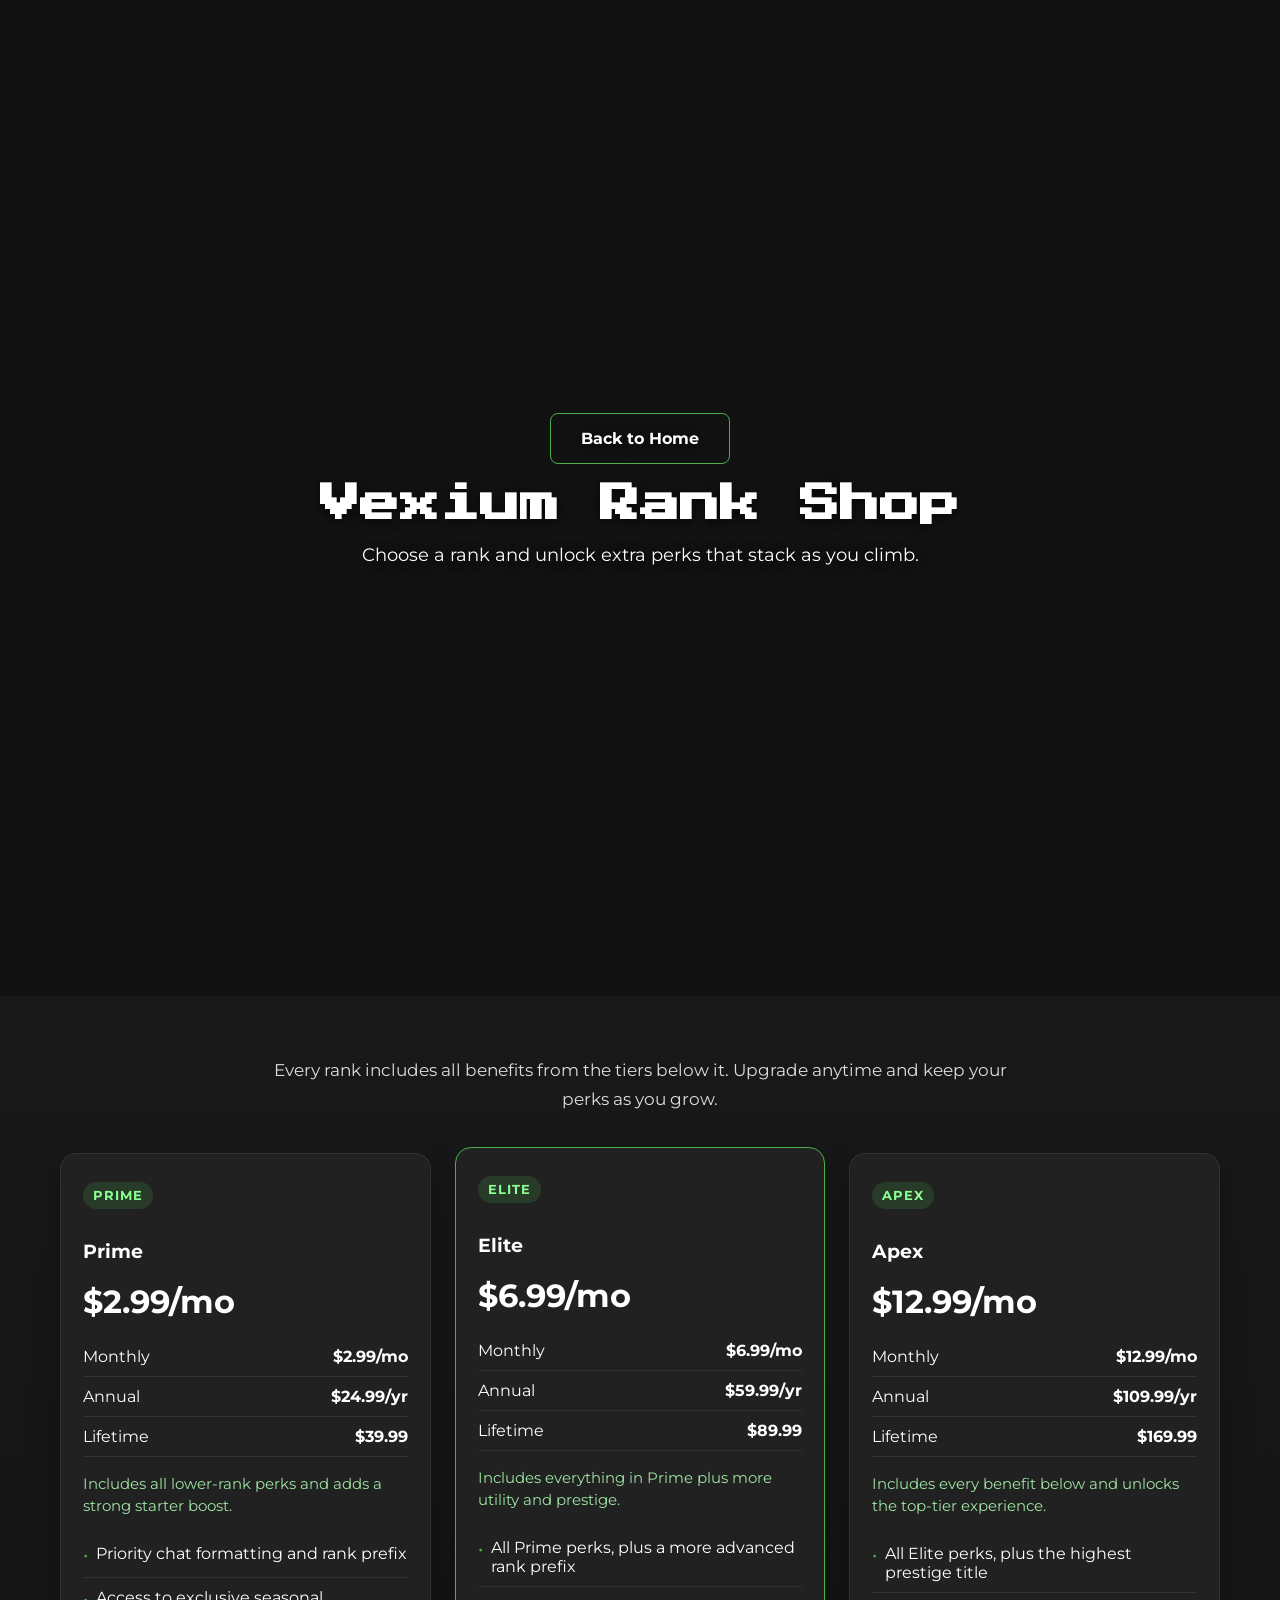
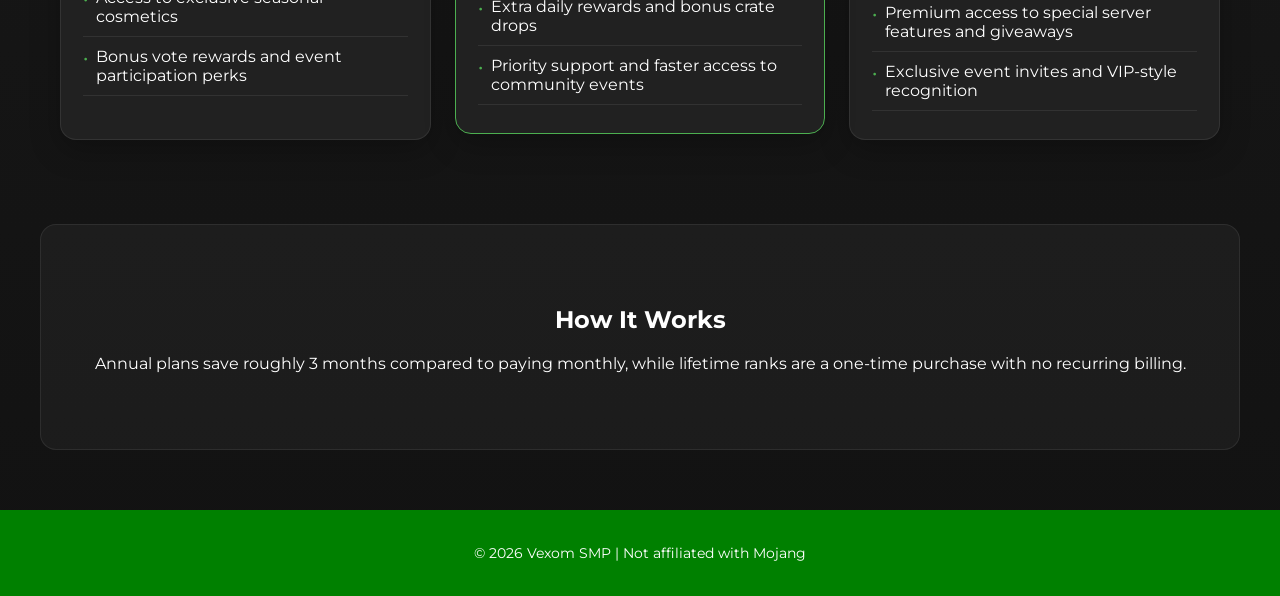
==== shop/index.html @ 9b43c919 "Added a shop page" ====
<!DOCTYPE html>
<html lang="en">
<head>
    <meta charset="UTF-8">
    <meta name="viewport" content="width=device-width, initial-scale=1.0">
    <title>Vexom SMP Shop</title>
    <link href="https://fonts.googleapis.com/css2?family=Press+Start+2P&family=Montserrat:wght@300;400;700&display=swap" rel="stylesheet">
    <link rel="stylesheet" href="../styles.css">
</head>
<body>
    <header class="hero shop-hero">
        <div class="hero-content">
            <a href="../index.html" class="button button-secondary">Back to Home</a>
            <h1>Vexium Rank Shop</h1>
            <p>Choose a rank and unlock extra perks that stack as you climb.</p>
        </div>
    </header>

    <main class="shop-container">
        <section class="section">
            <p class="shop-intro">
                Every rank includes all benefits from the tiers below it. Upgrade anytime and keep your perks as you grow.
            </p>
            <div class="price-grid">
                <article class="pricing-card">
                    <span class="rank-badge">Prime</span>
                    <h3>Prime</h3>
                    <p class="price-tag">$2.99/mo</p>
                    <ul class="pricing-options">
                        <li><span>Monthly</span><strong>$2.99/mo</strong></li>
                        <li><span>Annual</span><strong>$24.99/yr</strong></li>
                        <li><span>Lifetime</span><strong>$39.99</strong></li>
                    </ul>
                    <p class="stack-note">Includes all lower-rank perks and adds a strong starter boost.</p>
                    <ul class="benefits">
                        <li>Priority chat formatting and rank prefix</li>
                        <li>Access to exclusive seasonal cosmetics</li>
                        <li>Bonus vote rewards and event participation perks</li>
                    </ul>
                </article>

                <article class="pricing-card featured">
                    <span class="rank-badge">Elite</span>
                    <h3>Elite</h3>
                    <p class="price-tag">$6.99/mo</p>
                    <ul class="pricing-options">
                        <li><span>Monthly</span><strong>$6.99/mo</strong></li>
                        <li><span>Annual</span><strong>$59.99/yr</strong></li>
                        <li><span>Lifetime</span><strong>$89.99</strong></li>
                    </ul>
                    <p class="stack-note">Includes everything in Prime plus more utility and prestige.</p>
                    <ul class="benefits">
                        <li>All Prime perks, plus a more advanced rank prefix</li>
                        <li>Extra daily rewards and bonus crate drops</li>
                        <li>Priority support and faster access to community events</li>
                    </ul>
                </article>

                <article class="pricing-card">
                    <span class="rank-badge">Apex</span>
                    <h3>Apex</h3>
                    <p class="price-tag">$12.99/mo</p>
                    <ul class="pricing-options">
                        <li><span>Monthly</span><strong>$12.99/mo</strong></li>
                        <li><span>Annual</span><strong>$109.99/yr</strong></li>
                        <li><span>Lifetime</span><strong>$169.99</strong></li>
                    </ul>
                    <p class="stack-note">Includes every benefit below and unlocks the top-tier experience.</p>
                    <ul class="benefits">
                        <li>All Elite perks, plus the highest prestige title</li>
                        <li>Premium access to special server features and giveaways</li>
                        <li>Exclusive event invites and VIP-style recognition</li>
                    </ul>
                </article>
            </div>
        </section>

        <section class="section info-strip">
            <h2>How It Works</h2>
            <p>Annual plans save roughly 3 months compared to paying monthly, while lifetime ranks are a one-time purchase with no recurring billing.</p>
        </section>
    </main>

    <footer>
        <p>© 2026 Vexom SMP | Not affiliated with Mojang</p>
    </footer>
</body>
</html>
---- styles.css ----
body {
    margin: 0;
    font-family: 'Montserrat', sans-serif;
    background: linear-gradient(to bottom, #1e1e1e, #121212);
    color: white;
    text-align: center;
}

html {
    scroll-behavior: smooth;
}

header.hero {
    position: relative;
    isolation: isolate;
    min-height: 100vh;
    overflow: hidden;
    background: #121212;
    padding: 0;
}

.hero-carousel {
    position: absolute;
    inset: 0;
    width: 100%;
    height: 100%;
    overflow: hidden;
    z-index: 0;
    pointer-events: none;
}

.hero-carousel::after {
    content: '';
    position: absolute;
    inset: 0;
    background: linear-gradient(to bottom, rgba(255,255,255,0.08), rgba(18,18,18,0.95));
    z-index: 1;
    pointer-events: none;
}

.hero-track {
    display: flex;
    width: max-content;
    height: 100%;
    animation: scroll-right 26s linear infinite;
    will-change: transform;
}

.hero-slide {
    flex: 0 0 auto;
    width: min(78vw, 900px);
    height: 100%;
    margin-right: 1rem;
}

.hero-slide img {
    width: 100%;
    height: 100%;
    display: block;
    object-fit: cover;
    object-position: center;
}

.hero-content {
    position: relative;
    z-index: 2;
    min-height: 100vh;
    display: flex;
    flex-direction: column;
    justify-content: center;
    align-items: center;
    padding: 3rem 1.25rem;
    text-shadow: 0 2px 12px rgba(0, 0, 0, 0.7);
}

@keyframes scroll-right {
    from {
        transform: translateX(0);
    }
    to {
        transform: translateX(-50%);
    }
}

header h1 {
    font-family: 'Press Start 2P', cursive;
    font-size: 40px;
    margin: 0;
}

header p {
    font-size: 18px;
    margin-top: 20px;
}

.button {
    display: inline-block;
    margin-top: 25px;
    padding: 15px 30px;
    background: #4CAF50;
    color: white;
    text-decoration: none;
    font-weight: bold;
    border-radius: 8px;
    transition: 0.3s;
}

.button:hover {
    background: #45a049;
}

.section {
    padding: 60px 20px;
}

.features {
    display: flex;
    flex-wrap: wrap;
    justify-content: center;
    gap: 30px;
}

.feature-box {
    background: #222;
    padding: 20px;
    border-radius: 10px;
    width: 250px;
    transition: 0.3s;
}

.feature-box:hover {
    transform: scale(1.05);
}

footer {
    background: #008000;
    padding: 20px;
    font-size: 14px;
}

.shop-hero {
    min-height: 70vh;
    background: linear-gradient(135deg, rgba(76, 175, 80, 0.16), rgba(18, 18, 18, 0.95));
}

.shop-container {
    max-width: 1200px;
    margin: 0 auto;
    padding: 0 20px 60px;
}

.shop-intro {
    max-width: 760px;
    margin: 0 auto 40px;
    font-size: 1.05rem;
    line-height: 1.7;
    color: #dddddd;
}

.price-grid {
    display: grid;
    grid-template-columns: repeat(3, minmax(0, 1fr));
    gap: 24px;
}

.pricing-card {
    background: rgba(34, 34, 34, 0.95);
    border: 1px solid rgba(255, 255, 255, 0.08);
    border-radius: 16px;
    padding: 28px 22px;
    box-shadow: 0 10px 30px rgba(0, 0, 0, 0.25);
    text-align: left;
}

.pricing-card.featured {
    border-color: #4CAF50;
    transform: translateY(-6px);
}

.rank-badge {
    display: inline-block;
    margin-bottom: 12px;
    padding: 6px 10px;
    border-radius: 999px;
    font-size: 0.8rem;
    font-weight: 700;
    letter-spacing: 0.08em;
    text-transform: uppercase;
    background: rgba(76, 175, 80, 0.18);
    color: #8cff92;
}

.price-tag {
    font-size: 2rem;
    font-weight: 700;
    margin: 8px 0 16px;
    color: #ffffff;
}

.pricing-options {
    list-style: none;
    padding: 0;
    margin: 0 0 16px;
}

.pricing-options li,
.benefits li {
    display: flex;
    justify-content: space-between;
    gap: 12px;
    padding: 10px 0;
    border-bottom: 1px solid rgba(255, 255, 255, 0.08);
}

.benefits {
    list-style: none;
    padding: 0;
    margin: 16px 0 0;
}

.benefits li {
    justify-content: flex-start;
    align-items: flex-start;
    gap: 8px;
}

.benefits li::before {
    content: '•';
    color: #4CAF50;
    font-size: 1.1rem;
    line-height: 1.3;
}

.stack-note {
    color: #9fe4a4;
    font-size: 0.95rem;
    line-height: 1.5;
    margin-top: 8px;
}

.info-strip {
    margin-top: 24px;
    background: rgba(255, 255, 255, 0.04);
    border-radius: 16px;
    border: 1px solid rgba(255, 255, 255, 0.08);
}

.button-secondary {
    background: transparent;
    border: 1px solid #4CAF50;
    margin-top: 0;
    margin-bottom: 20px;
}

.button-secondary:hover {
    background: #4CAF50;
}

@media (max-width: 900px) {
    .price-grid {
        grid-template-columns: 1fr;
    }

    .pricing-card.featured {
        transform: none;
    }
}
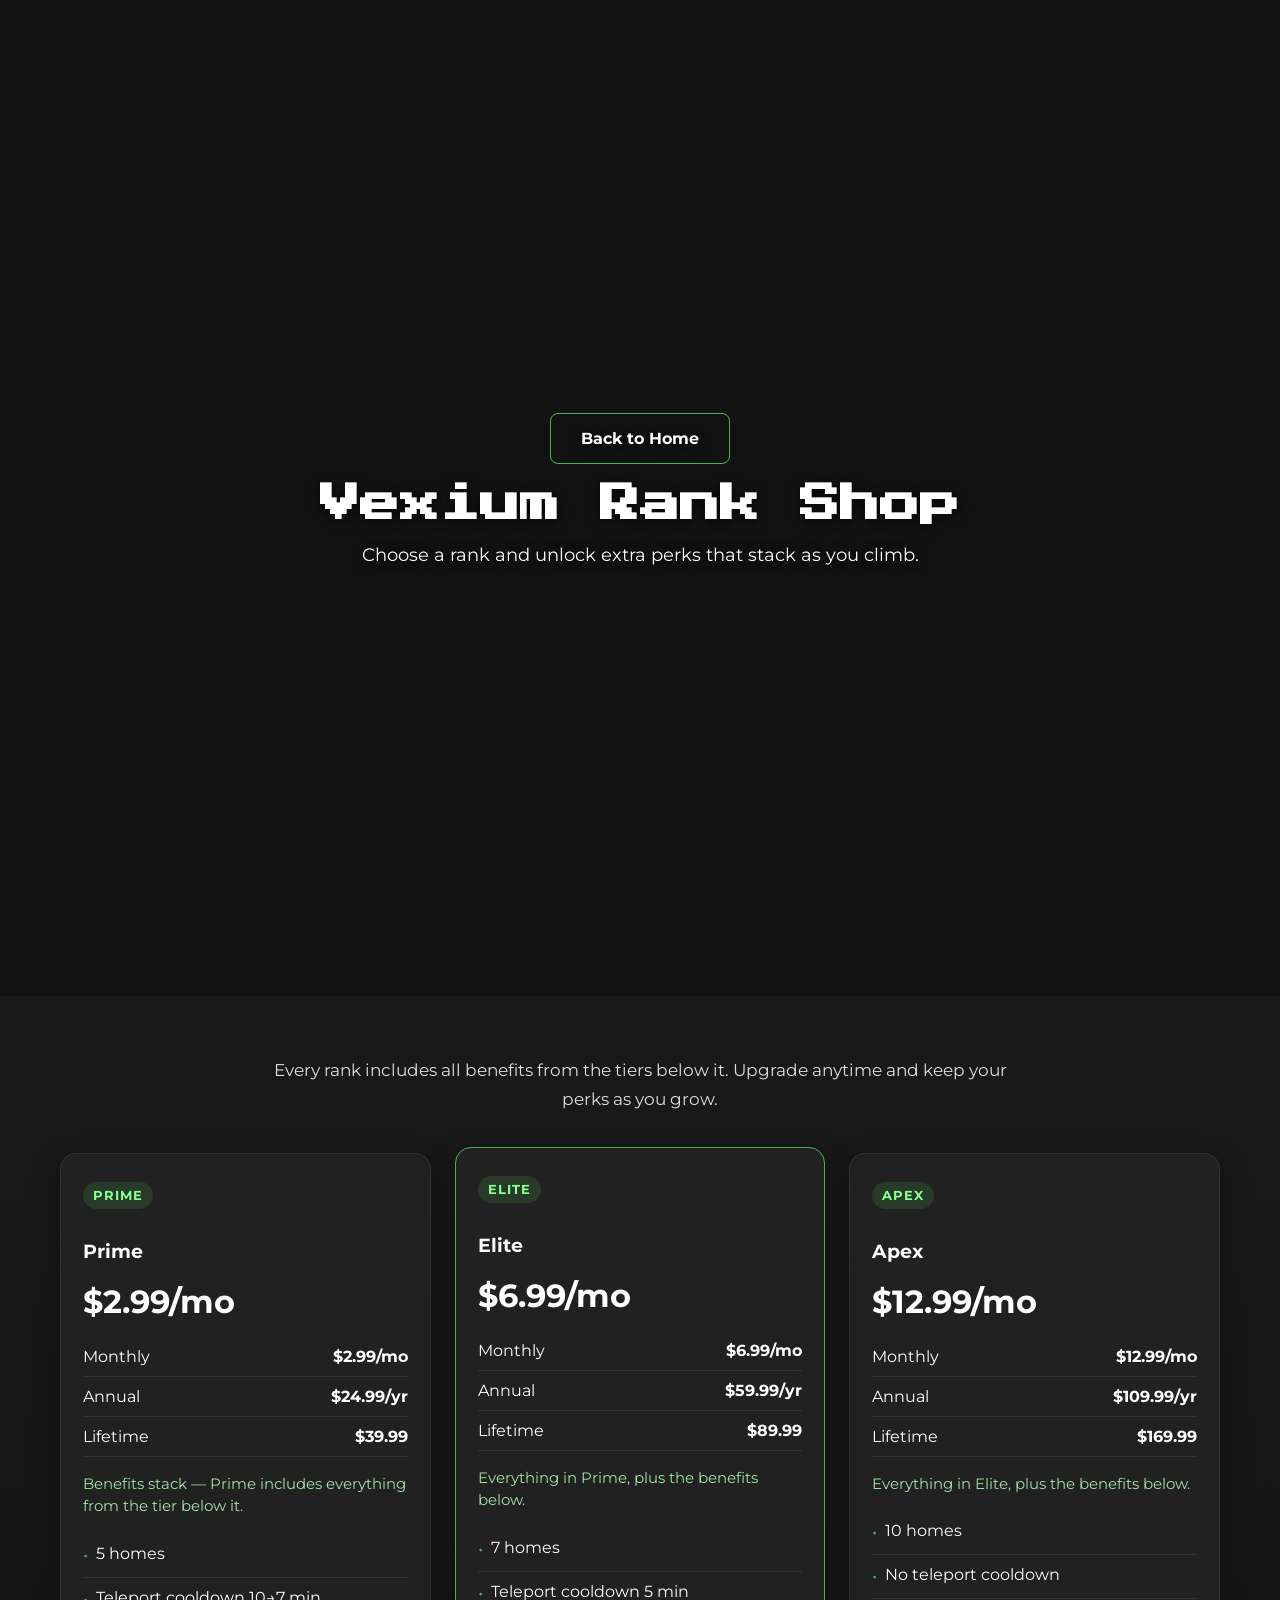
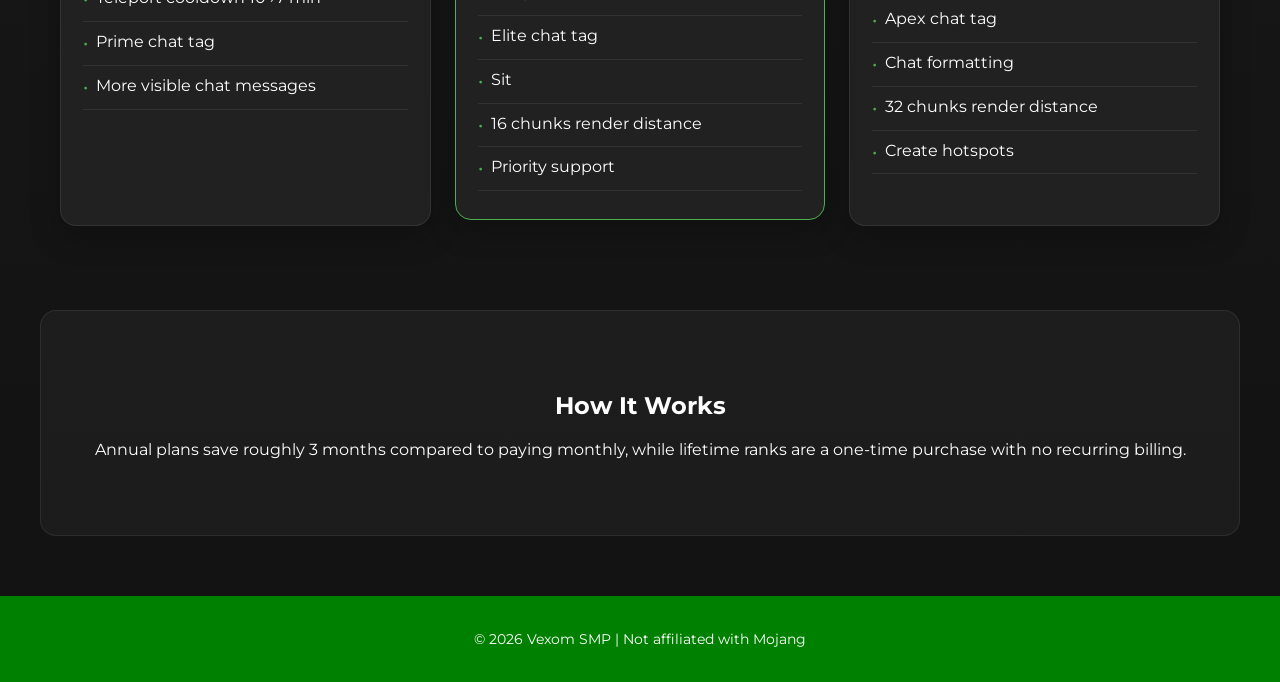
==== commit f84b1b33: "Updated benifits" ====
--- a/shop/index.html
+++ b/shop/index.html
@@ -31,11 +31,12 @@
                         <li><span>Annual</span><strong>$24.99/yr</strong></li>
                         <li><span>Lifetime</span><strong>$39.99</strong></li>
                     </ul>
-                    <p class="stack-note">Includes all lower-rank perks and adds a strong starter boost.</p>
+                    <p class="stack-note">Benefits stack — Prime includes everything from the tier below it.</p>
                     <ul class="benefits">
-                        <li>Priority chat formatting and rank prefix</li>
-                        <li>Access to exclusive seasonal cosmetics</li>
-                        <li>Bonus vote rewards and event participation perks</li>
+                        <li>5 homes</li>
+                        <li>Teleport cooldown 10→7 min</li>
+                        <li>Prime chat tag</li>
+                        <li>More visible chat messages</li>
                     </ul>
                 </article>
 
@@ -48,11 +49,14 @@
                         <li><span>Annual</span><strong>$59.99/yr</strong></li>
                         <li><span>Lifetime</span><strong>$89.99</strong></li>
                     </ul>
-                    <p class="stack-note">Includes everything in Prime plus more utility and prestige.</p>
+                    <p class="stack-note">Everything in Prime, plus the benefits below.</p>
                     <ul class="benefits">
-                        <li>All Prime perks, plus a more advanced rank prefix</li>
-                        <li>Extra daily rewards and bonus crate drops</li>
-                        <li>Priority support and faster access to community events</li>
+                        <li>7 homes</li>
+                        <li>Teleport cooldown 5 min</li>
+                        <li>Elite chat tag</li>
+                        <li>Sit</li>
+                        <li>16 chunks render distance</li>
+                        <li>Priority support</li>
                     </ul>
                 </article>
 
@@ -65,11 +69,14 @@
                         <li><span>Annual</span><strong>$109.99/yr</strong></li>
                         <li><span>Lifetime</span><strong>$169.99</strong></li>
                     </ul>
-                    <p class="stack-note">Includes every benefit below and unlocks the top-tier experience.</p>
+                    <p class="stack-note">Everything in Elite, plus the benefits below.</p>
                     <ul class="benefits">
-                        <li>All Elite perks, plus the highest prestige title</li>
-                        <li>Premium access to special server features and giveaways</li>
-                        <li>Exclusive event invites and VIP-style recognition</li>
+                        <li>10 homes</li>
+                        <li>No teleport cooldown</li>
+                        <li>Apex chat tag</li>
+                        <li>Chat formatting</li>
+                        <li>32 chunks render distance</li>
+                        <li>Create hotspots</li>
                     </ul>
                 </article>
             </div>
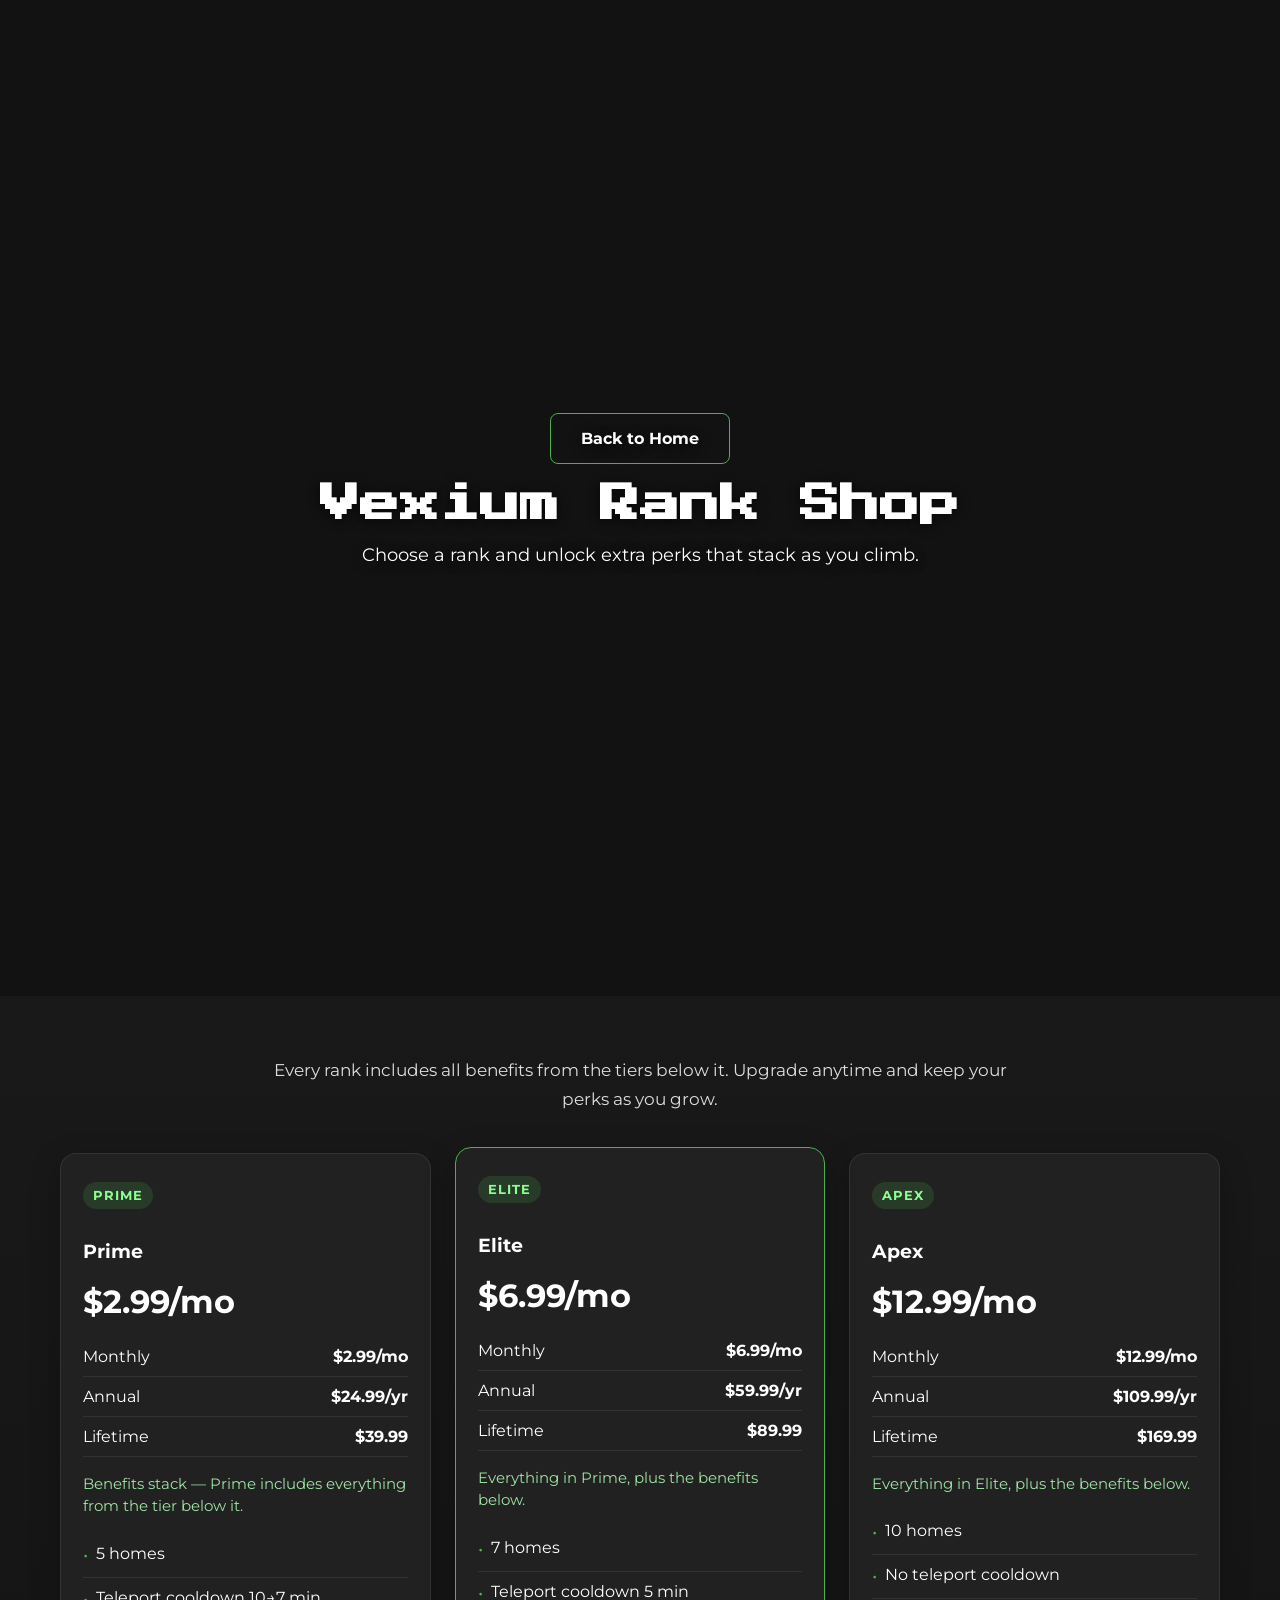
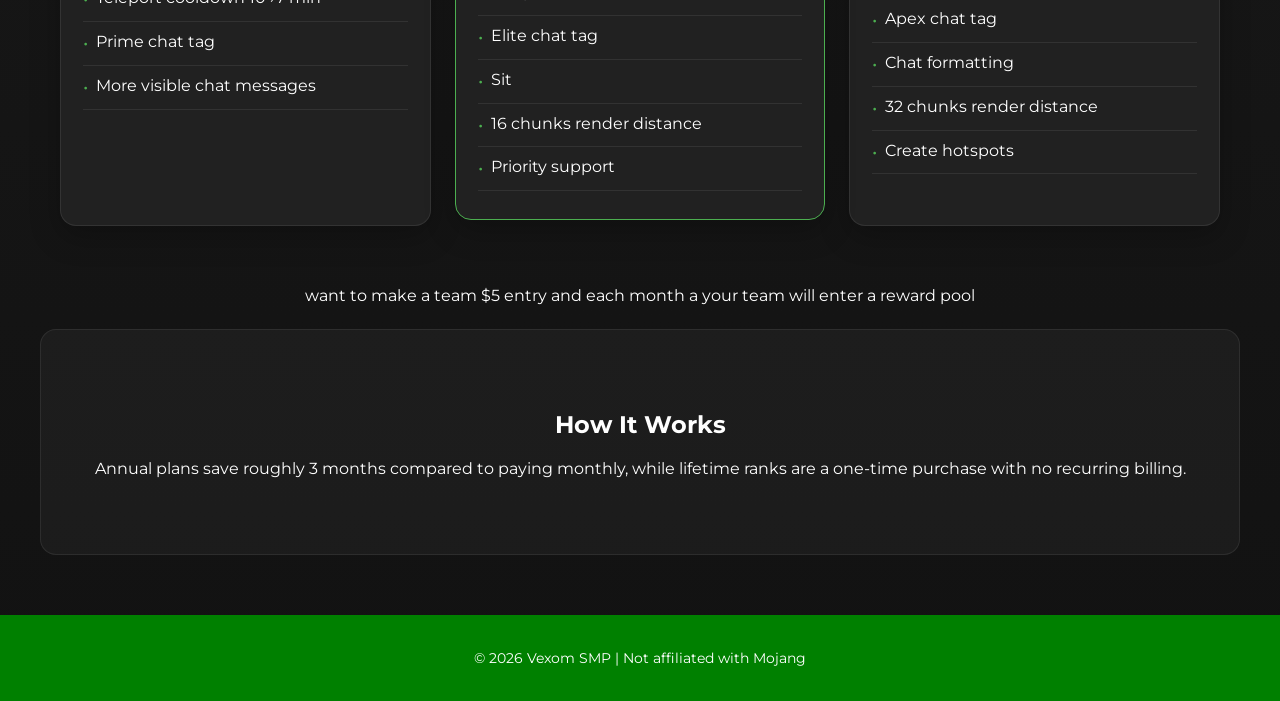
==== commit e3a399d4: "fix" ====
--- a/shop/index.html
+++ b/shop/index.html
@@ -7,6 +7,7 @@
     <link href="https://fonts.googleapis.com/css2?family=Press+Start+2P&family=Montserrat:wght@300;400;700&display=swap" rel="stylesheet">
     <link rel="stylesheet" href="../styles.css">
 </head>
+
 <body>
     <header class="hero shop-hero">
         <div class="hero-content">
@@ -81,6 +82,7 @@
                 </article>
             </div>
         </section>
+        <body>want to make a team $5 entry and each month a your team will enter a reward pool</body>
 
         <section class="section info-strip">
             <h2>How It Works</h2>
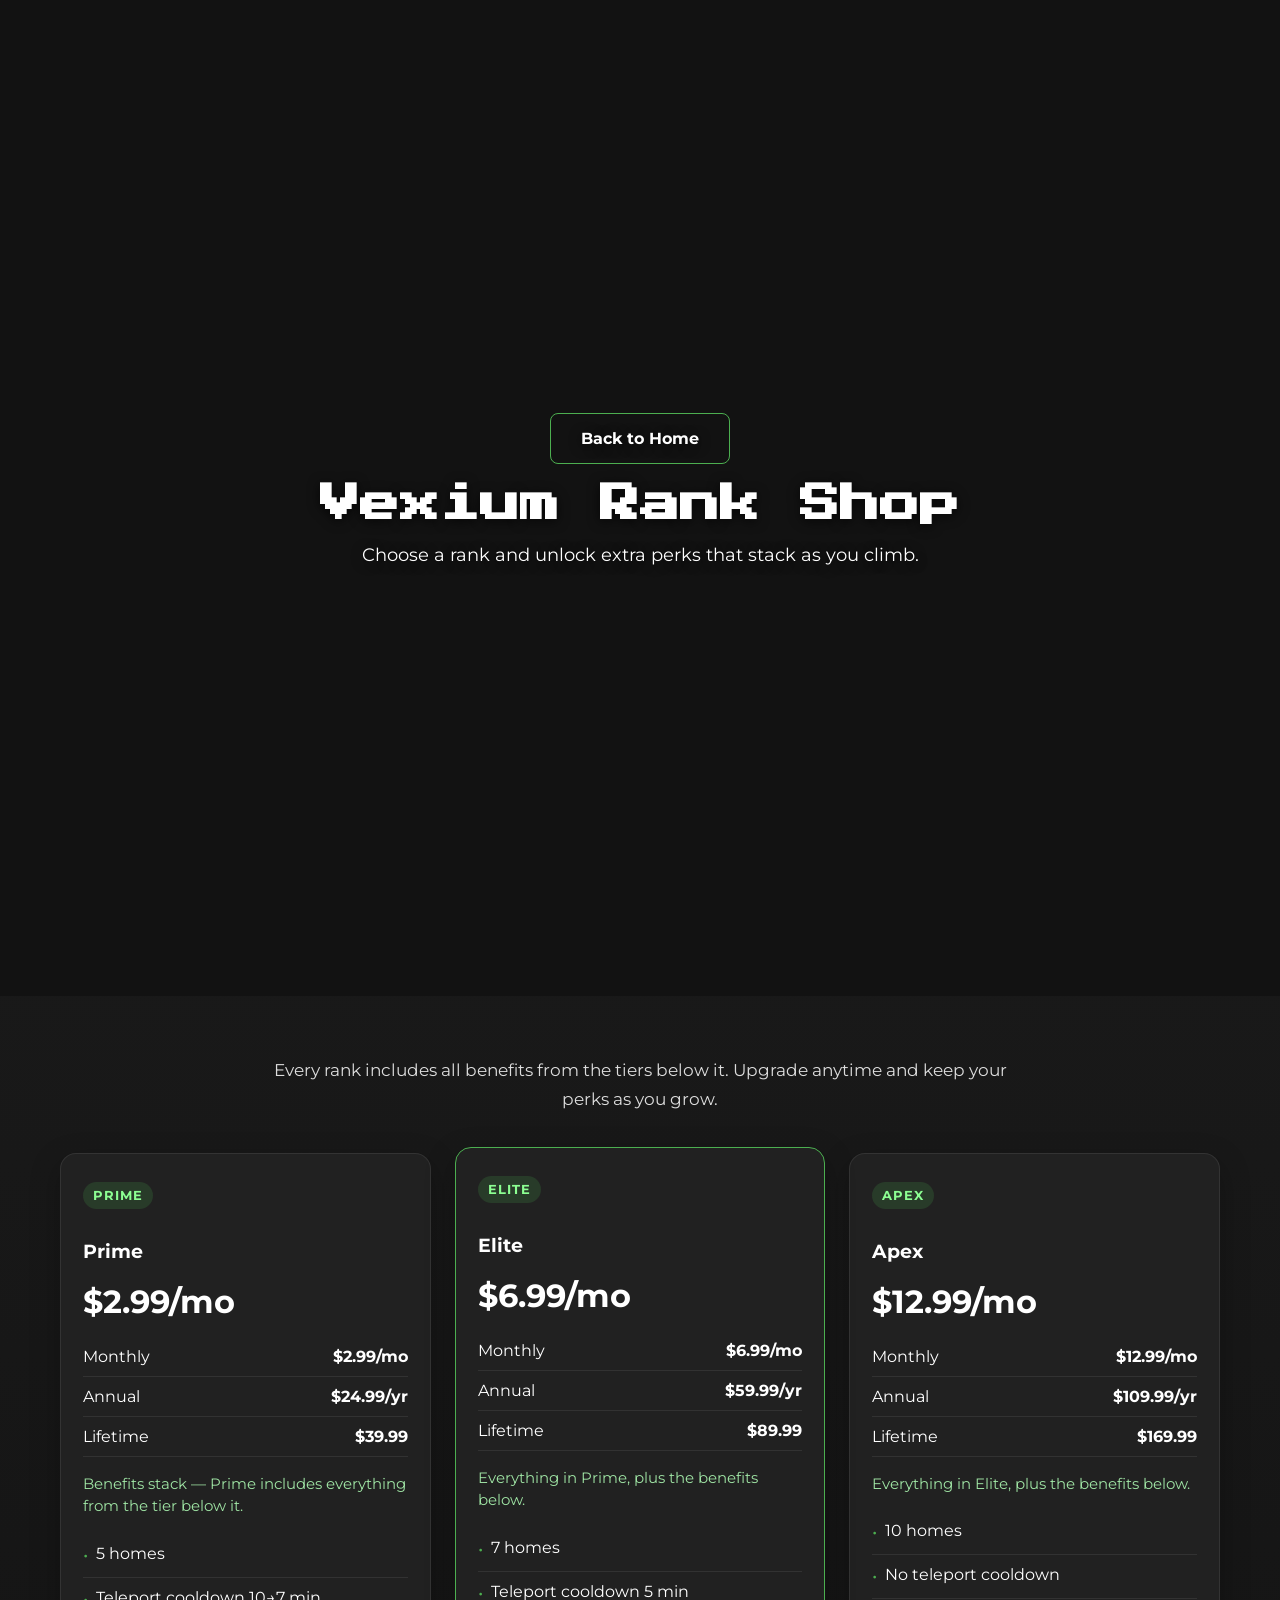
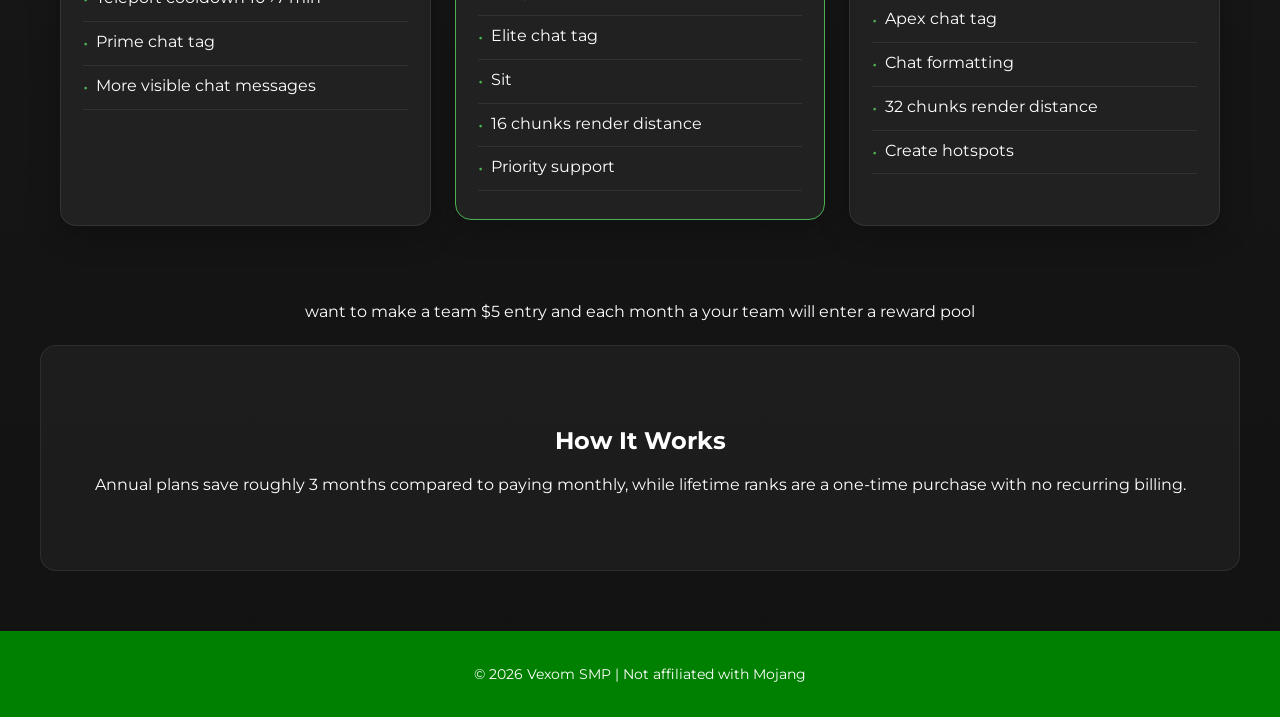
==== commit a88ba649: "fix" ====
--- a/shop/index.html
+++ b/shop/index.html
@@ -82,7 +82,9 @@
                 </article>
             </div>
         </section>
-        <body>want to make a team $5 entry and each month a your team will enter a reward pool</body>
+        <body>
+            <p>want to make a team $5 entry and each month a your team will enter a reward pool</p>
+        </body>
 
         <section class="section info-strip">
             <h2>How It Works</h2>
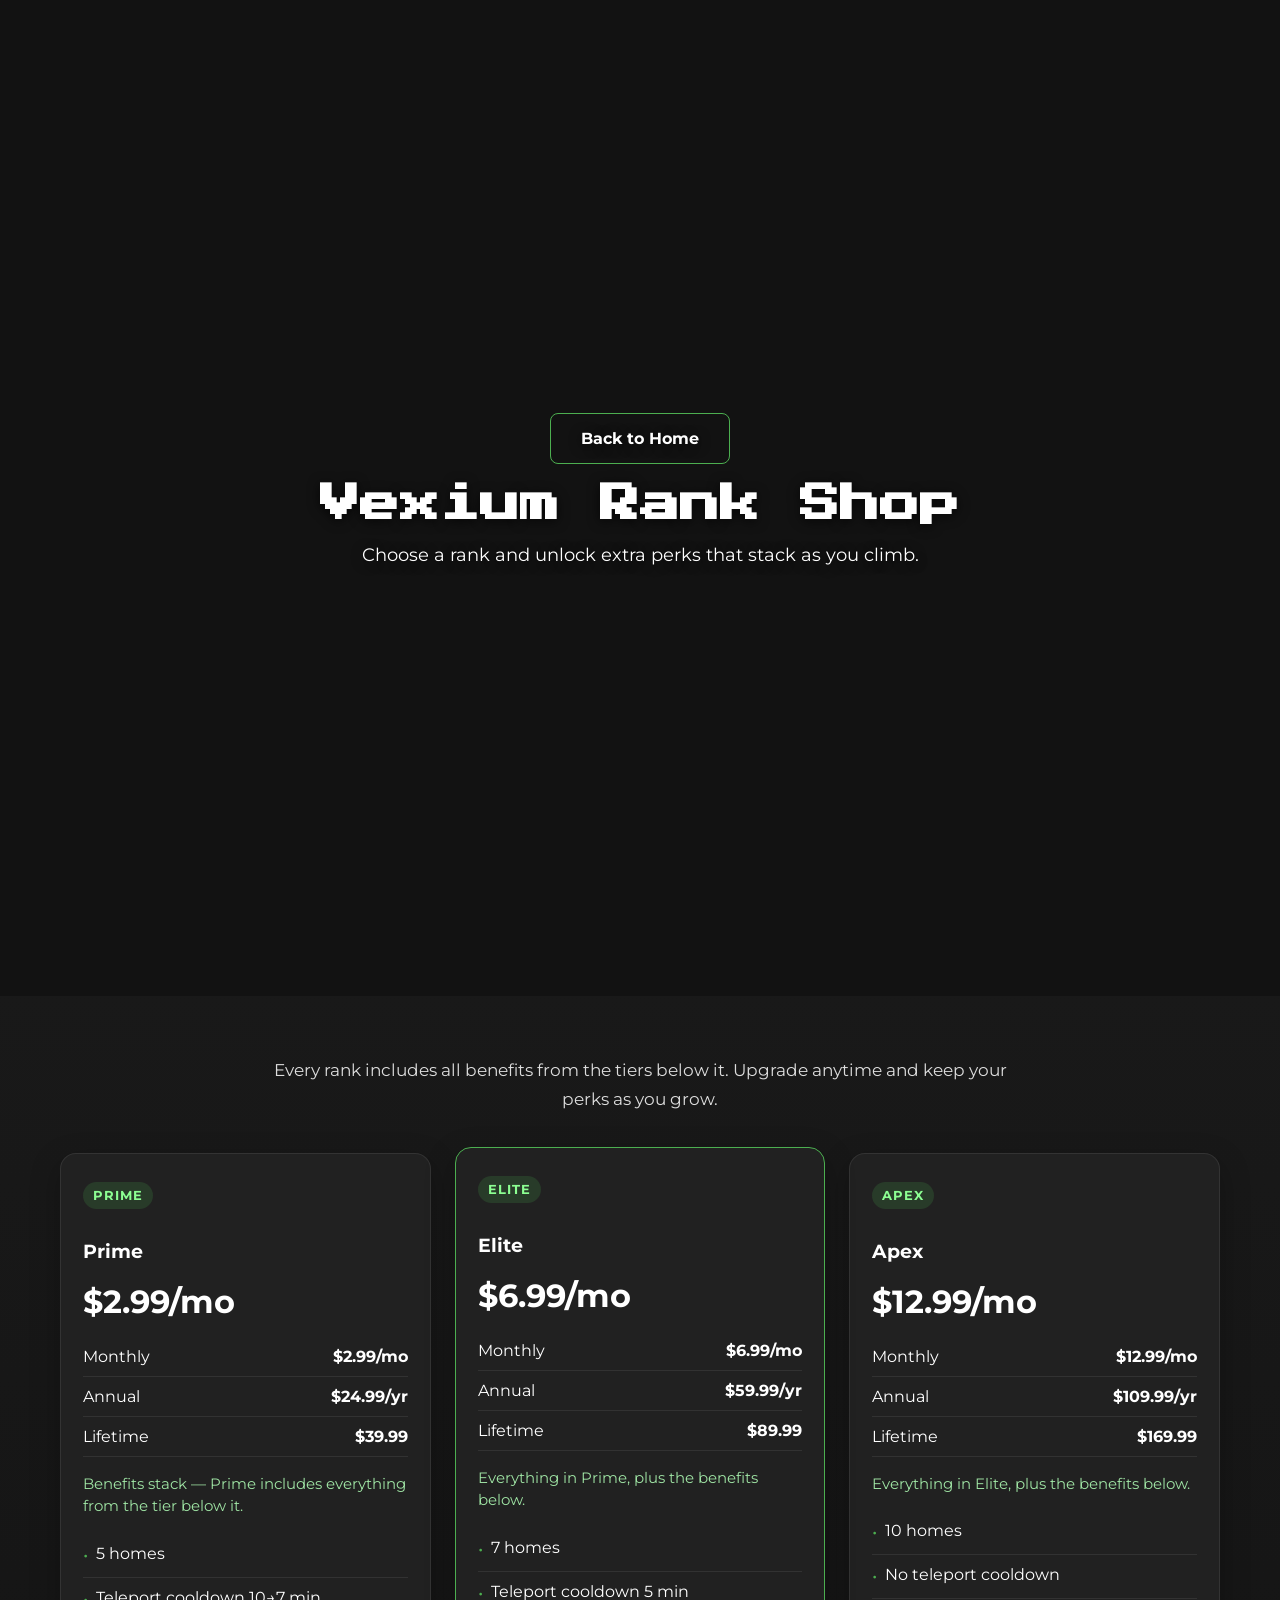
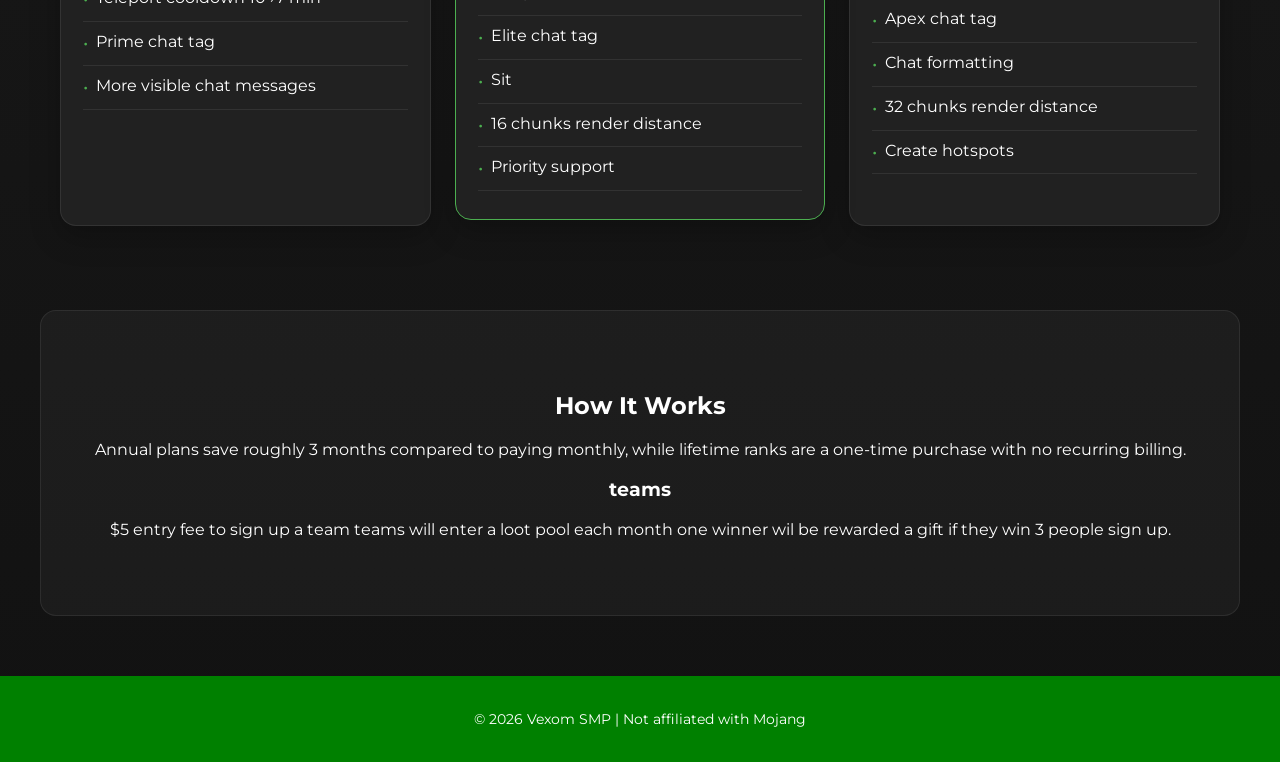
==== commit b12d5a31: "teams fix" ====
--- a/shop/index.html
+++ b/shop/index.html
@@ -82,13 +82,12 @@
                 </article>
             </div>
         </section>
-        <body>
-            <p>want to make a team $5 entry and each month a your team will enter a reward pool</p>
-        </body>
 
         <section class="section info-strip">
             <h2>How It Works</h2>
             <p>Annual plans save roughly 3 months compared to paying monthly, while lifetime ranks are a one-time purchase with no recurring billing.</p>
+            <h3>teams</h3>
+            <p>$5 entry fee to sign up a team teams will enter a loot pool each month one winner wil be rewarded a gift if they win 3 people sign up. </p>
         </section>
     </main>
 
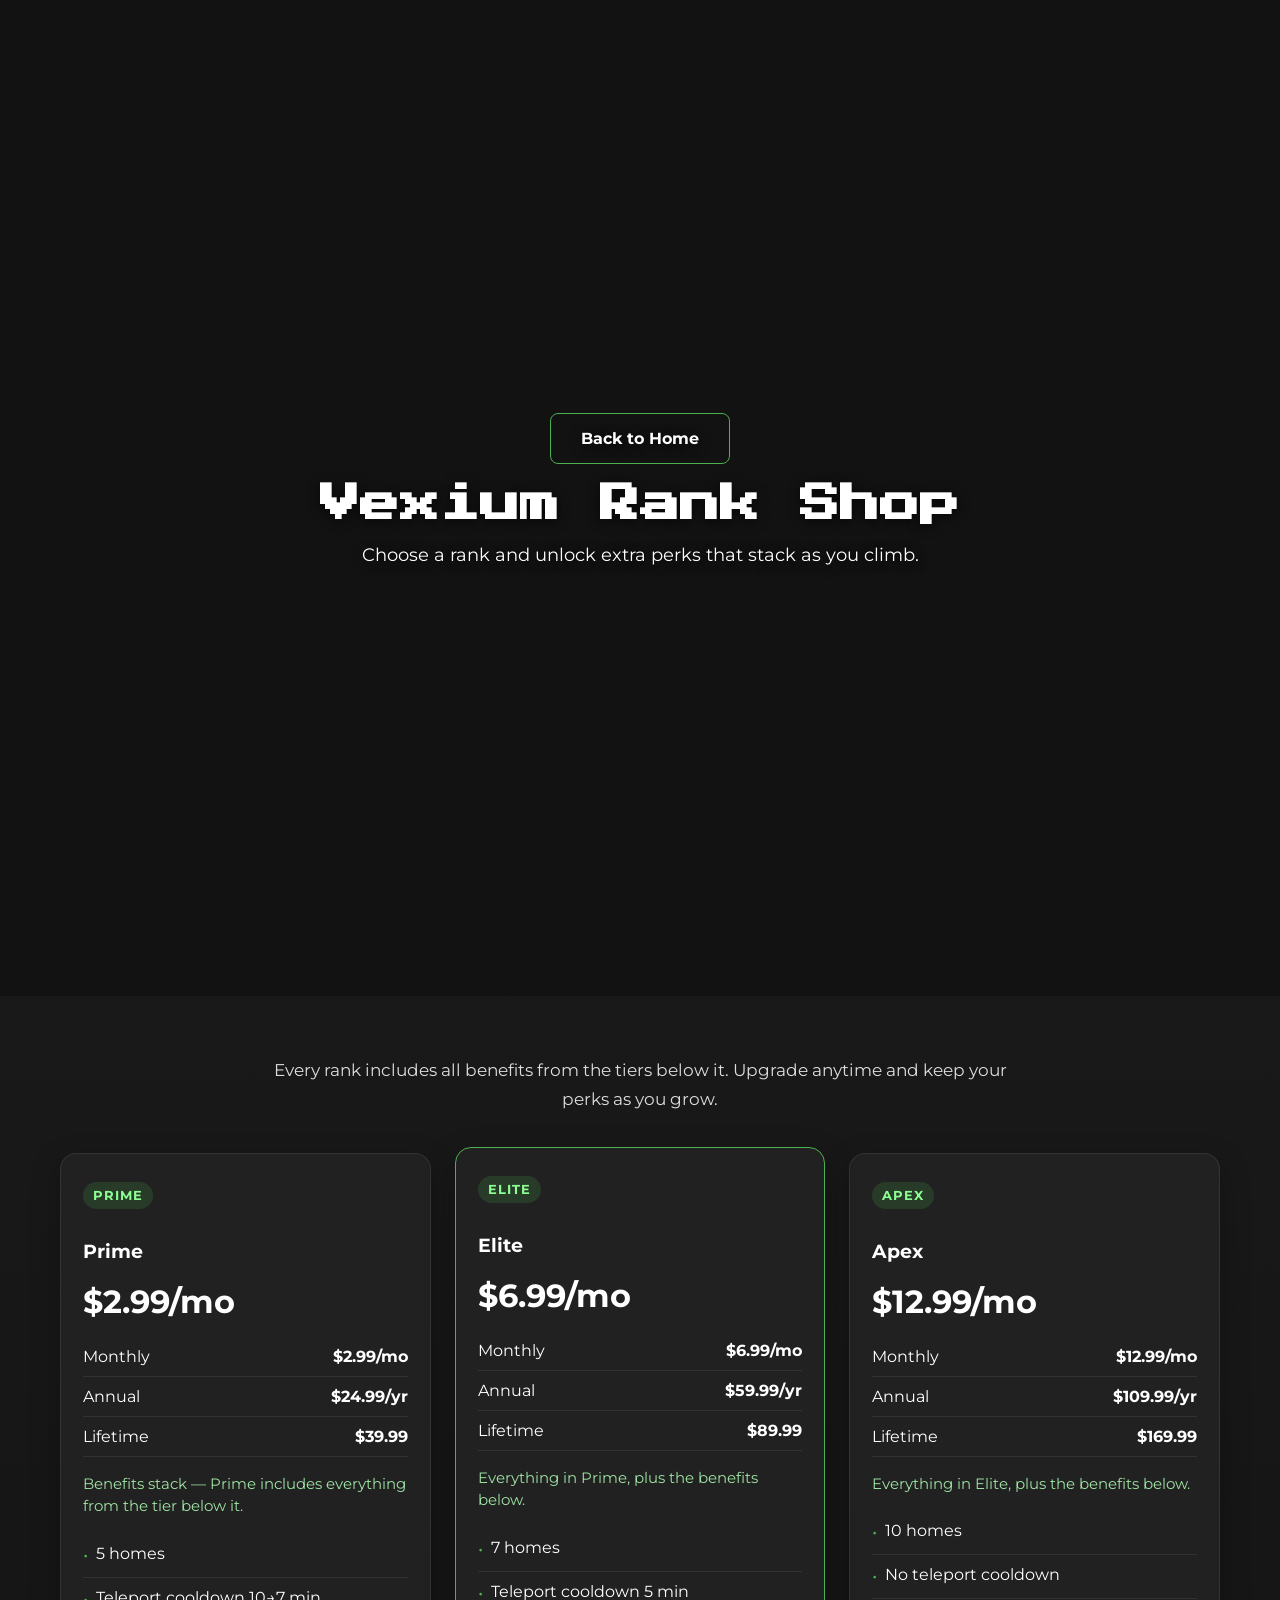
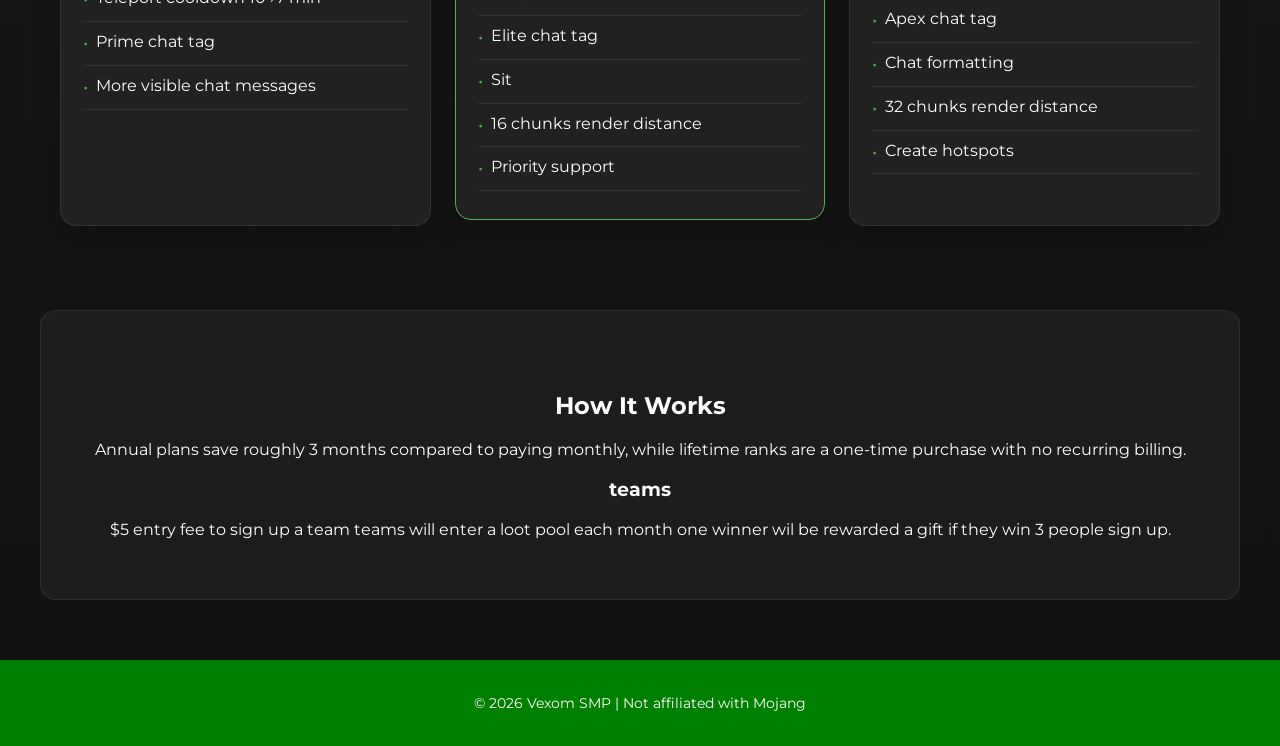
==== commit 25355e2f: "d" ====
--- a/shop/index.html
+++ b/shop/index.html
@@ -87,7 +87,7 @@
             <h2>How It Works</h2>
             <p>Annual plans save roughly 3 months compared to paying monthly, while lifetime ranks are a one-time purchase with no recurring billing.</p>
             <h3>teams</h3>
-            <p>$5 entry fee to sign up a team teams will enter a loot pool each month one winner wil be rewarded a gift if they win 3 people sign up. </p>
+            <p2>$5 entry fee to sign up a team teams will enter a loot pool each month one winner wil be rewarded a gift if they win 3 people sign up. </p2>
         </section>
     </main>
 
